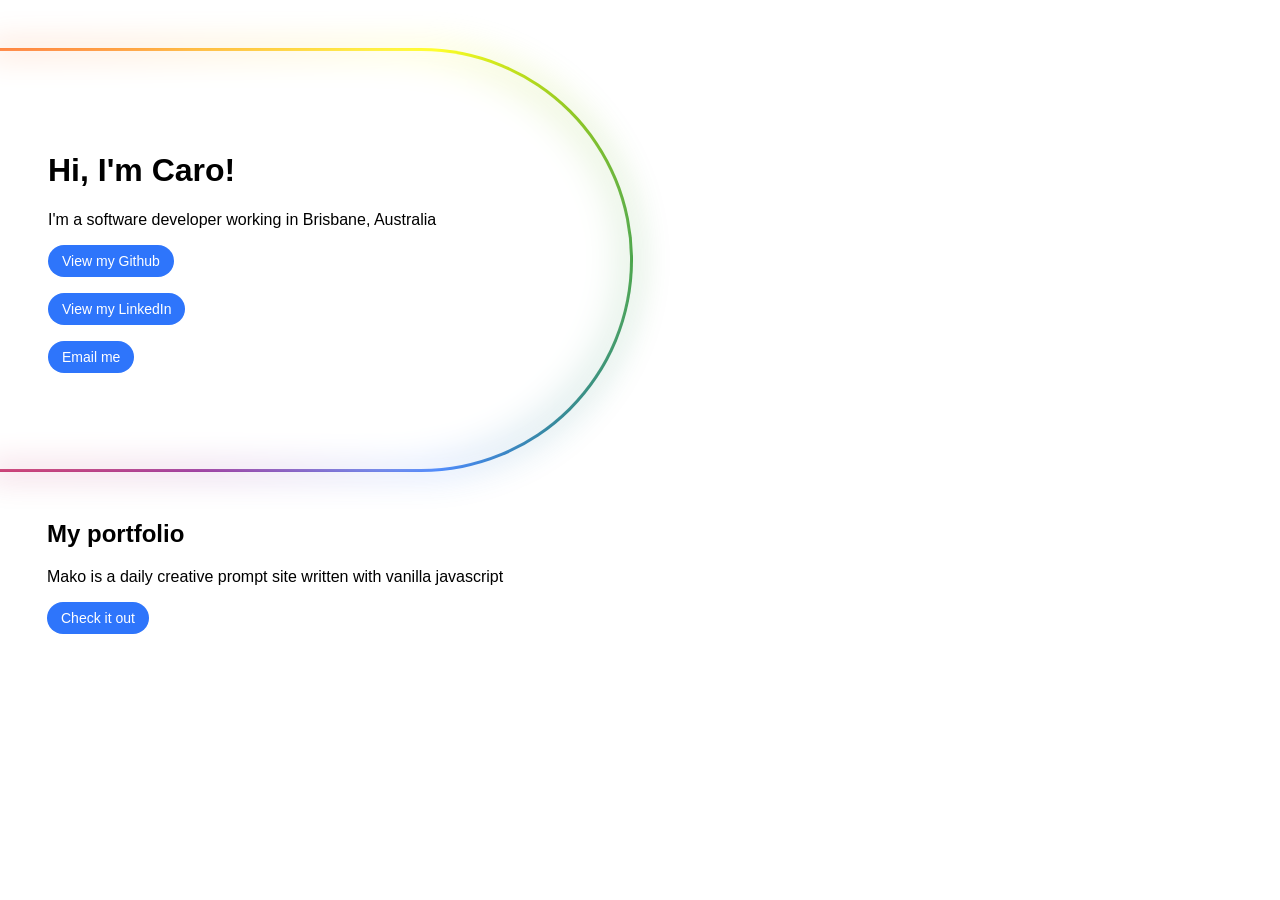
==== index.html @ 1f27f96f "update email link" ====
<!DOCTYPE html>
<html lang="en">
<head>
    <link rel="icon" href="https://fav.farm/👩‍💻" />
    <meta charset="utf-8"><meta name="viewport" content="width=device-width, initial-scale=1.0">
    <meta name="description" content="Personal website of Caro Evans">
	<title>Caro Evans - Software Developer</title>
  <link rel="stylesheet" href="./style.css"/>
</head>
<body>
  <div class="glowing-border">
    <h1>Hi, I'm Caro!</h1>
    <p>I&#39;m a software developer working in Brisbane, Australia</p>
    <p>
      <a href="https://github.com/CaroEvans">View my Github</a>
      <a href="https://www.linkedin.com/in/carolinewevans/">View my LinkedIn</a>
      <a href="mailto:caro.evans.dev@gmail.com">Email me</a>
    </p>
  </div>
  <div class="folio">
    <h2>My portfolio</h2>
    <ul>
      <li><p>Mako is a daily creative prompt site written with vanilla javascript</p><a href="https://mako.carodev.com">Check it out</a></li>
    </ul>
  </div>
</body>
</html>
---- style.css ----
:root {
  --gradient-glow: red, orange, yellow, green, #2e75fb, purple, red;
  --glow-size: 1rem;
  --glow-intensity: 0.125;
  --border-width: 3px;
}
body {
  margin: 0;
  font-family: Roboto, Helvetica, Arial, sans-serif;
}
h1, h2, p, a {
        font-family: Roboto, Helvetica, Arial, sans-serif;
        }
a {
  font-size: 0.875rem;
  display: block;
  text-decoration: none;
  color: white;
  background-color: #2e75fb;
  padding: 0.5rem 0.875rem;
  width: fit-content;
  border-radius: 1rem;
  margin-bottom: 1rem;
}
ul, li {
  list-style: none;
  padding: 0;
}

@property --glow-deg {
  syntax: "<angle>";
  inherits: true;
  initial-value: -90deg;
}
@keyframes glow {
  100% {
    --glow-deg: 270deg;
  }
}

.glowing-border {
  margin-block: 3rem;
  padding: 5rem 3rem;
  max-width: 60ch;
  border: var(--border-width, 5px) solid transparent;
  border-left: 0;
  border-radius: 0 100vw 100vw 0;
  background: linear-gradient(Canvas 0 0) padding-box, conic-gradient(from var(--glow-deg), var(--gradient-glow)) border-box;  
  position: relative;
  isolation: isolate;
  animation: glow 10s infinite linear;
}

.glowing-border::before,
.glowing-border::after {
  content: '';
  position: absolute;
  border-radius: inherit;
}

.glowing-border::before{
  z-index: -1;
  background: Canvas;
  inset: 0.5rem;
  scale: 1.2 1;
  transform-origin: right;
  filter: blur(var(--glow-size, 0.75rem))
}

.glowing-border::after {
  z-index: -2;
  background: conic-gradient(from -90deg, var(--gradient-glow));
  filter: blur(var(--glow-size, 0.75rem));
  inset: -0.75rem;
  opacity: var(--glow-intensity, 0.25rem);
}

.glowing-border.right {
  margin-inline-start: auto;
  border-radius: 100vw 0 0 100vw;
  border: var(--border-width, 5px) solid transparent;
  border-right: 0;

  &::before {
    transform-origin: left;
  }
}
.folio {
  margin-left: 2.9375rem;
}

@media (max-width: 600px) {
  .glowing-border {
    padding: 3rem;
    margin-right: 1rem;
  }
  h1 {
    font-size: 1.375rem;
  }
  h2 {
    font-size: 1.25rem;
  }
  p {
    font-size: 1rem;
  }
}
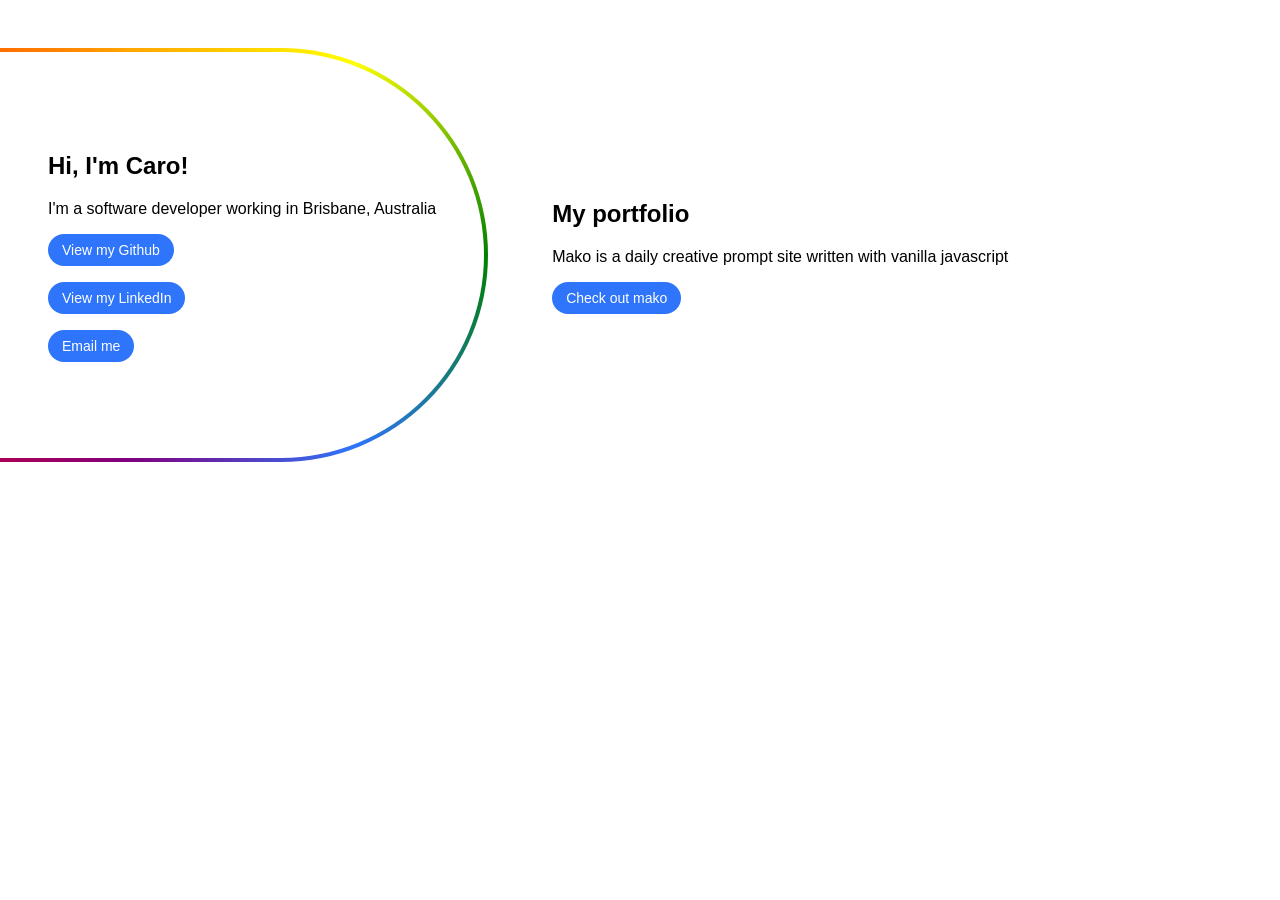
==== commit ce7bf0da: "style tweaks" ====
--- a/index.html
+++ b/index.html
@@ -8,20 +8,22 @@
   <link rel="stylesheet" href="./style.css"/>
 </head>
 <body>
-  <div class="glowing-border">
-    <h1>Hi, I'm Caro!</h1>
-    <p>I&#39;m a software developer working in Brisbane, Australia</p>
-    <p>
-      <a href="https://github.com/CaroEvans">View my Github</a>
-      <a href="https://www.linkedin.com/in/carolinewevans/">View my LinkedIn</a>
-      <a href="mailto:caro.evans.dev@gmail.com">Email me</a>
-    </p>
-  </div>
-  <div class="folio">
-    <h2>My portfolio</h2>
-    <ul>
-      <li><p>Mako is a daily creative prompt site written with vanilla javascript</p><a href="https://mako.carodev.com">Check it out</a></li>
-    </ul>
-  </div>
+  <main>
+    <section class="glowing-border">
+      <h1>Hi, I'm Caro!</h1>
+      <p>I&#39;m a software developer working in Brisbane, Australia</p>
+      <p>
+        <a href="https://github.com/CaroEvans">View my Github</a>
+        <a href="https://www.linkedin.com/in/carolinewevans/">View my LinkedIn</a>
+        <a href="mailto:caro.evans.dev@gmail.com">Email me</a>
+      </p>
+    </section>
+    <section class="glowing-border right">
+      <h2>My portfolio</h2>
+      <ul>
+        <li><p>Mako is a daily creative prompt site written with vanilla javascript</p><a href="https://mako.carodev.com">Check out mako</a></li>
+      </ul>
+    </section>
+  </main>
 </body>
 </html>
--- a/style.css
+++ b/style.css
@@ -1,8 +1,14 @@
 :root {
   --gradient-glow: red, orange, yellow, green, #2e75fb, purple, red;
-  --glow-size: 1rem;
-  --glow-intensity: 0.125;
-  --border-width: 3px;
+  --glow-size: 1.1rem;
+  --glow-intensity: 0.2;
+  --border-width: 4px;
+}
+html {
+  box-sizing: border-box;
+}
+*, *:before, *:after {
+  box-sizing: inherit;
 }
 body {
   margin: 0;
@@ -21,6 +27,7 @@
   width: fit-content;
   border-radius: 1rem;
   margin-bottom: 1rem;
+  text-wrap: nowrap;
 }
 ul, li {
   list-style: none;
@@ -45,7 +52,7 @@
   border: var(--border-width, 5px) solid transparent;
   border-left: 0;
   border-radius: 0 100vw 100vw 0;
-  background: linear-gradient(Canvas 0 0) padding-box, conic-gradient(from var(--glow-deg), var(--gradient-glow)) border-box;  
+  background: linear-gradient(canvas 0 0) padding-box, conic-gradient(from var(--glow-deg), var(--gradient-glow)) border-box;  
   position: relative;
   isolation: isolate;
   animation: glow 10s infinite linear;
@@ -60,7 +67,7 @@
 
 .glowing-border::before{
   z-index: -1;
-  background: Canvas;
+  background: canvas;
   inset: 0.5rem;
   scale: 1.2 1;
   transform-origin: right;
@@ -69,7 +76,7 @@
 
 .glowing-border::after {
   z-index: -2;
-  background: conic-gradient(from -90deg, var(--gradient-glow));
+  background: conic-gradient(from var(--glow-deg), var(--gradient-glow));
   filter: blur(var(--glow-size, 0.75rem));
   inset: -0.75rem;
   opacity: var(--glow-intensity, 0.25rem);
@@ -85,14 +92,17 @@
     transform-origin: left;
   }
 }
-.folio {
-  margin-left: 2.9375rem;
-}
+
+
 
 @media (max-width: 600px) {
   .glowing-border {
     padding: 3rem;
     margin-right: 1rem;
+  }
+  .glowing-border.right {
+    margin-right: 0;
+    margin-left: 1rem;
   }
   h1 {
     font-size: 1.375rem;
@@ -103,4 +113,23 @@
   p {
     font-size: 1rem;
   }
+}
+
+main {
+  width: 100vw;
+  max-width: 1100px;
+}
+@media (min-width: 1100px) {
+  main {
+    display: flex;
+    align-items: center;
+  }
+  .glowing-border.right,
+  .glowing-border::after,
+  .glowing-border::before {
+    all: unset;
+  }
+  .glowing-border.right {
+    margin-left: 4rem;
+  }
 }
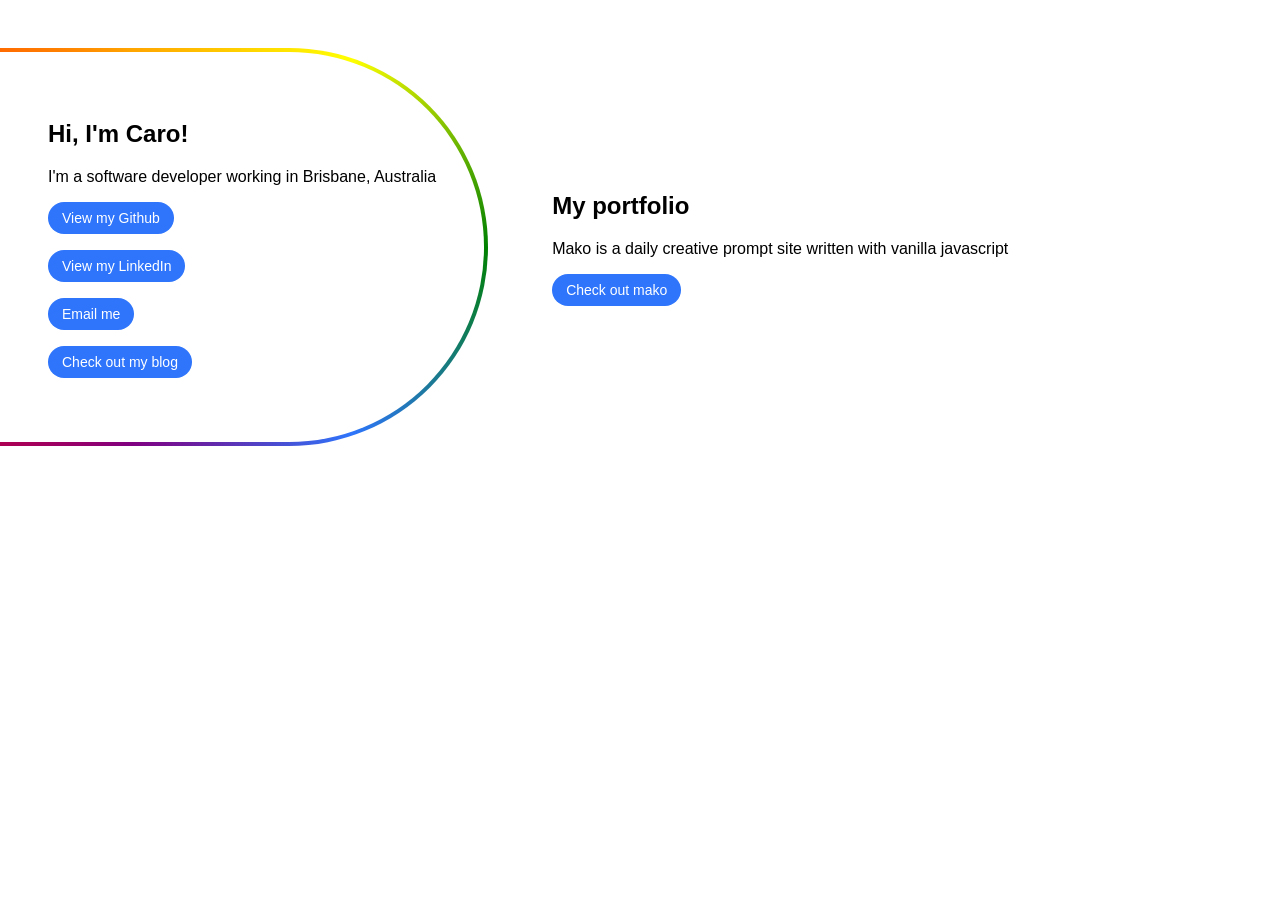
==== commit 63ceaaf4: "add deployability and blog page" ====
--- a/index.html
+++ b/index.html
@@ -16,6 +16,7 @@
         <a href="https://github.com/CaroEvans">View my Github</a>
         <a href="https://www.linkedin.com/in/carolinewevans/">View my LinkedIn</a>
         <a href="mailto:caro.evans.dev@gmail.com">Email me</a>
+        <a href="/blog">Check out my blog</a>
       </p>
     </section>
     <section class="glowing-border right">
--- a/style.css
+++ b/style.css
@@ -3,9 +3,6 @@
   --glow-size: 1.1rem;
   --glow-intensity: 0.2;
   --border-width: 4px;
-}
-html {
-  box-sizing: border-box;
 }
 *, *:before, *:after {
   box-sizing: inherit;
@@ -13,10 +10,11 @@
 body {
   margin: 0;
   font-family: Roboto, Helvetica, Arial, sans-serif;
+  box-sizing: border-box;
 }
 h1, h2, p, a {
-        font-family: Roboto, Helvetica, Arial, sans-serif;
-        }
+  font-family: Roboto, Helvetica, Arial, sans-serif;
+  }
 a {
   font-size: 0.875rem;
   display: block;
@@ -47,7 +45,7 @@
 
 .glowing-border {
   margin-block: 3rem;
-  padding: 5rem 3rem;
+  padding: 3rem;
   max-width: 60ch;
   border: var(--border-width, 5px) solid transparent;
   border-left: 0;
@@ -56,6 +54,7 @@
   position: relative;
   isolation: isolate;
   animation: glow 10s infinite linear;
+  overflow: clip;
 }
 
 .glowing-border::before,
@@ -68,7 +67,7 @@
 .glowing-border::before{
   z-index: -1;
   background: canvas;
-  inset: 0.5rem;
+  inset: unset;
   scale: 1.2 1;
   transform-origin: right;
   filter: blur(var(--glow-size, 0.75rem))
@@ -87,15 +86,19 @@
   border-radius: 100vw 0 0 100vw;
   border: var(--border-width, 5px) solid transparent;
   border-right: 0;
+  &::after {
+    max-width: calc(100dvw - 0.75rem);
+  }
 
   &::before {
     transform-origin: left;
+    inset: unset;
   }
 }
 
 
 
-@media (max-width: 600px) {
+@media (max-width: 37.5rem) {
   .glowing-border {
     padding: 3rem;
     margin-right: 1rem;
@@ -114,12 +117,7 @@
     font-size: 1rem;
   }
 }
-
-main {
-  width: 100vw;
-  max-width: 1100px;
-}
-@media (min-width: 1100px) {
+@media (min-width: 68.75rem) {
   main {
     display: flex;
     align-items: center;
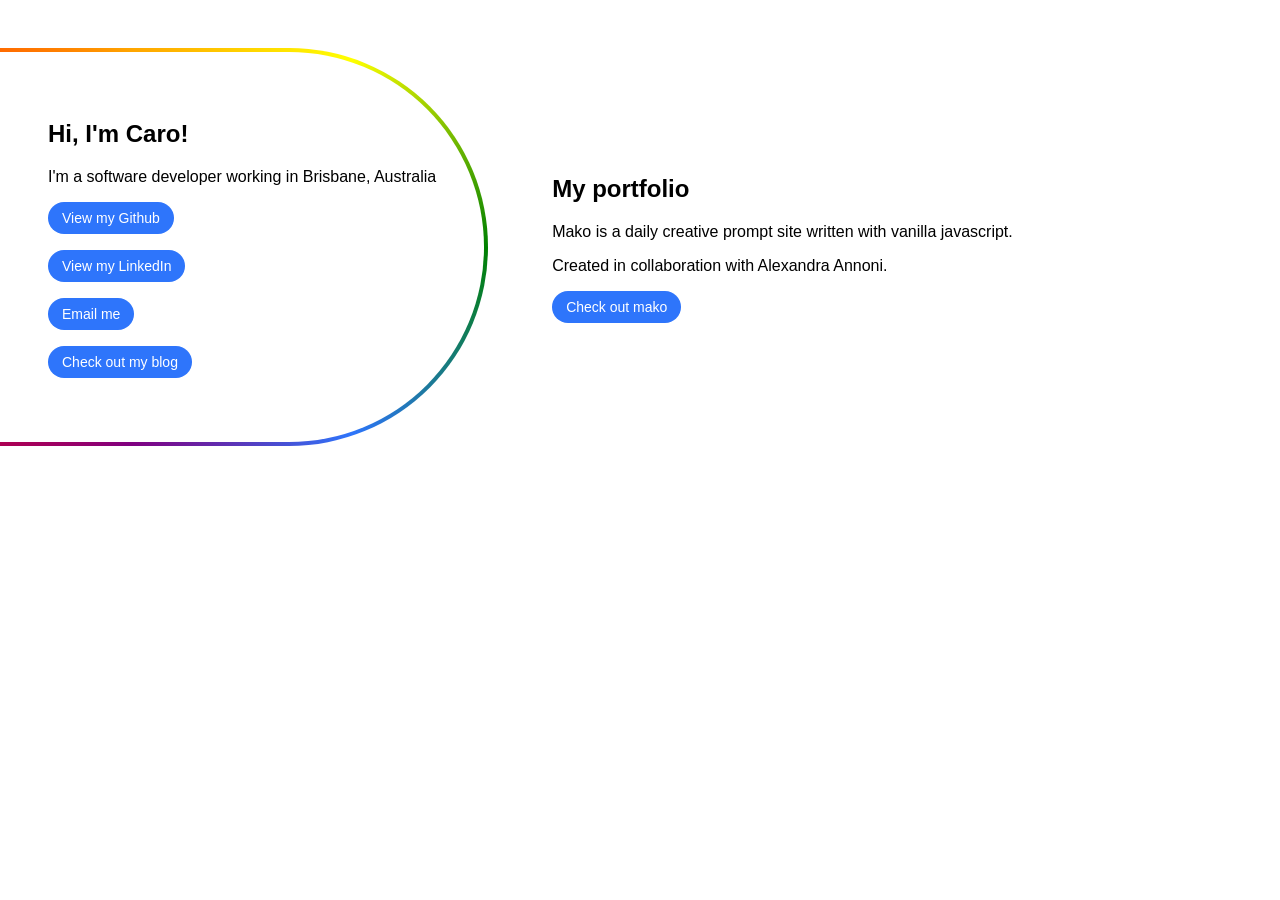
==== commit a2c4be1a: "speed up animation" ====
--- a/index.html
+++ b/index.html
@@ -3,8 +3,8 @@
 <head>
     <link rel="icon" href="https://fav.farm/👩‍💻" />
     <meta charset="utf-8"><meta name="viewport" content="width=device-width, initial-scale=1.0">
-    <meta name="description" content="Personal website of Caro Evans">
-	<title>Caro Evans - Software Developer</title>
+    <meta name="description" content="Personal website of Caro Waye">
+	<title>Caro Waye - Software Developer</title>
   <link rel="stylesheet" href="./style.css"/>
 </head>
 <body>
@@ -13,16 +13,16 @@
       <h1>Hi, I'm Caro!</h1>
       <p>I&#39;m a software developer working in Brisbane, Australia</p>
       <p>
-        <a href="https://github.com/CaroEvans">View my Github</a>
-        <a href="https://www.linkedin.com/in/carolinewevans/">View my LinkedIn</a>
-        <a href="mailto:caro.evans.dev@gmail.com">Email me</a>
+        <a href="https://github.com/CaroWaye">View my Github</a>
+        <a href="https://www.linkedin.com/in/carolinewwaye/">View my LinkedIn</a>
+        <a href="mailto:caro.w.waye@gmail.com">Email me</a>
         <a href="/blog">Check out my blog</a>
       </p>
     </section>
     <section class="glowing-border right">
       <h2>My portfolio</h2>
       <ul>
-        <li><p>Mako is a daily creative prompt site written with vanilla javascript</p><a href="https://mako.carodev.com">Check out mako</a></li>
+        <li><p>Mako is a daily creative prompt site written with vanilla javascript.</p><p>Created in collaboration with Alexandra Annoni.</p><a href="https://mako.carodev.com">Check out mako</a></li>
       </ul>
     </section>
   </main>
--- a/style.css
+++ b/style.css
@@ -53,7 +53,7 @@
   background: linear-gradient(canvas 0 0) padding-box, conic-gradient(from var(--glow-deg), var(--gradient-glow)) border-box;  
   position: relative;
   isolation: isolate;
-  animation: glow 10s infinite linear;
+  animation: glow 2s infinite linear;
   overflow: clip;
 }
 
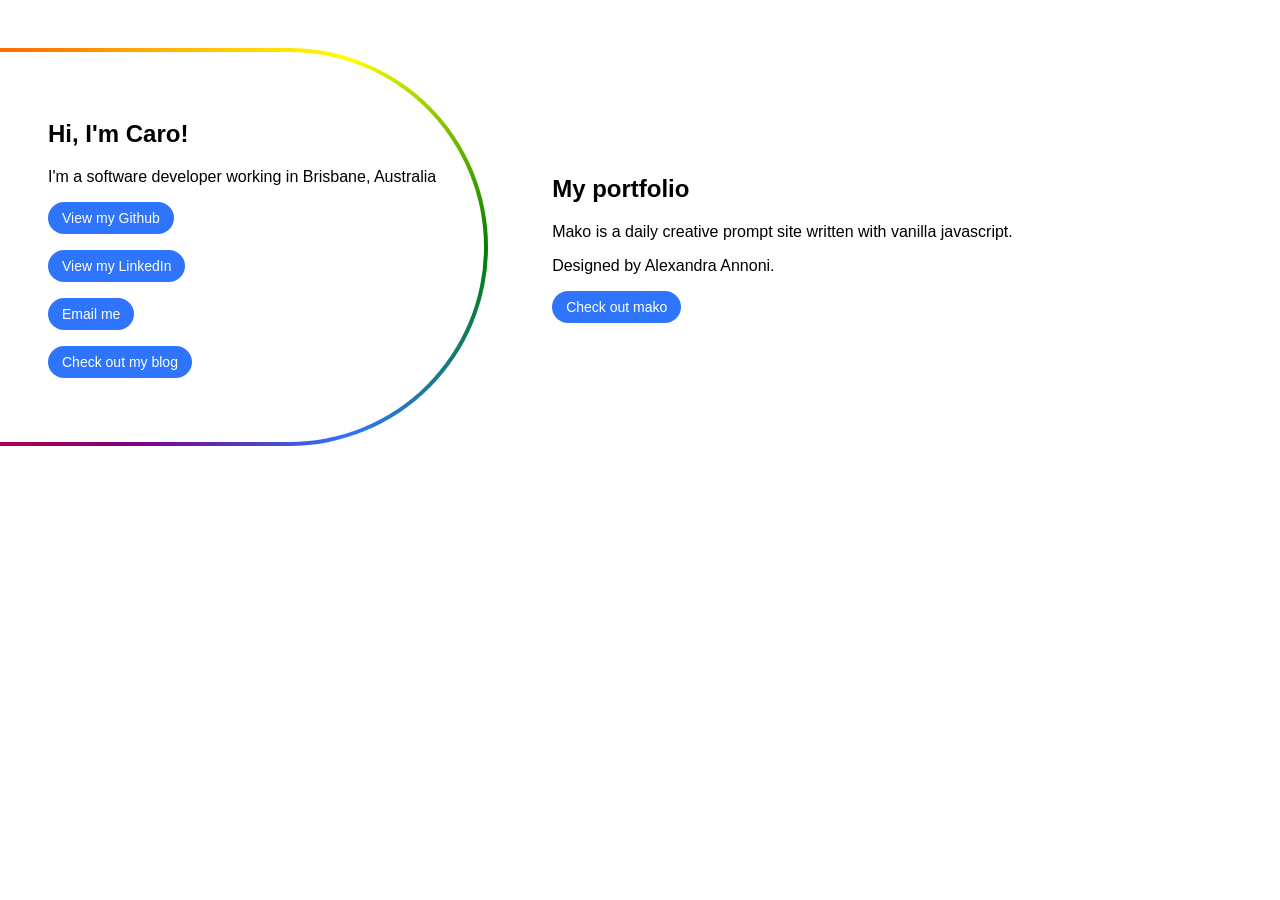
==== commit d91942e0: "copy change" ====
--- a/index.html
+++ b/index.html
@@ -22,7 +22,7 @@
     <section class="glowing-border right">
       <h2>My portfolio</h2>
       <ul>
-        <li><p>Mako is a daily creative prompt site written with vanilla javascript.</p><p>Created in collaboration with Alexandra Annoni.</p><a href="https://mako.carodev.com">Check out mako</a></li>
+        <li><p>Mako is a daily creative prompt site written with vanilla javascript.</p><p>Designed by Alexandra Annoni.</p><a href="https://mako.carodev.com">Check out mako</a></li>
       </ul>
     </section>
   </main>
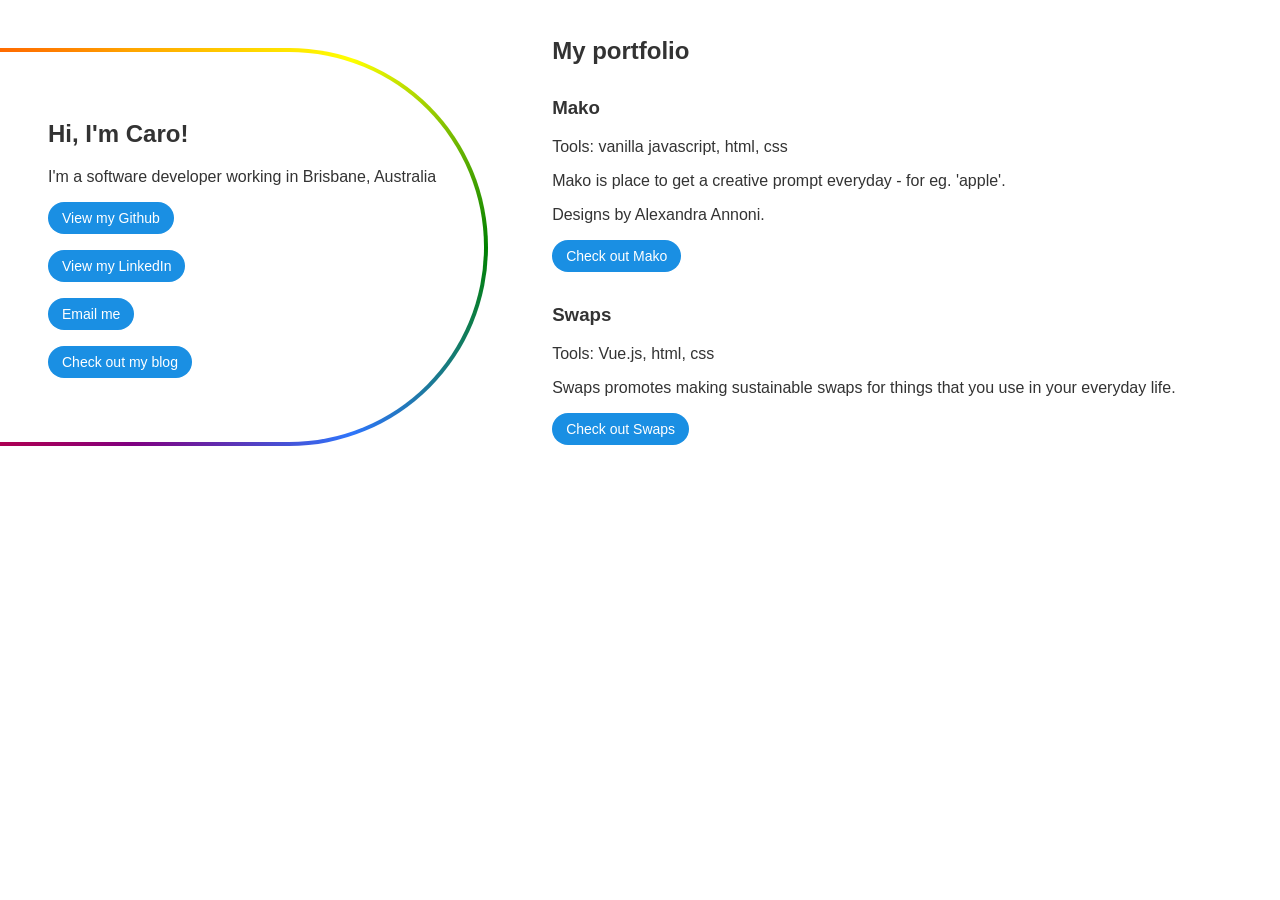
==== commit 5b664ed1: "add to folio and some style tweaks" ====
--- a/index.html
+++ b/index.html
@@ -22,7 +22,19 @@
     <section class="glowing-border right">
       <h2>My portfolio</h2>
       <ul>
-        <li><p>Mako is a daily creative prompt site written with vanilla javascript.</p><p>Designed by Alexandra Annoni.</p><a href="https://mako.carodev.com">Check out mako</a></li>
+        <li>
+          <h3>Mako</h3>
+          <p>Tools: vanilla javascript, html, css</p>
+          <p>Mako is place to get a creative prompt everyday - for eg. 'apple'.</p>
+          <p>Designs by Alexandra Annoni.</p>
+          <a href="https://mako.carodev.com">Check out Mako</a>
+        </li>
+        <li>
+          <h3>Swaps</h3>
+          <p>Tools: Vue.js, html, css</p>
+          <p>Swaps promotes making sustainable swaps for things that you use in your everyday life.</p>
+          <a href="https://carodev.com/swaps">Check out Swaps</a>
+        </li>
       </ul>
     </section>
   </main>
--- a/style.css
+++ b/style.css
@@ -3,6 +3,8 @@
   --glow-size: 1.1rem;
   --glow-intensity: 0.2;
   --border-width: 4px;
+  --button-color: #1a8fe3;
+  --button-hover-color: #14659f;
 }
 *, *:before, *:after {
   box-sizing: inherit;
@@ -11,6 +13,7 @@
   margin: 0;
   font-family: Roboto, Helvetica, Arial, sans-serif;
   box-sizing: border-box;
+  color: #333;
 }
 h1, h2, p, a {
   font-family: Roboto, Helvetica, Arial, sans-serif;
@@ -20,16 +23,22 @@
   display: block;
   text-decoration: none;
   color: white;
-  background-color: #2e75fb;
+  background-color: var(--button-color);
   padding: 0.5rem 0.875rem;
   width: fit-content;
   border-radius: 1rem;
   margin-bottom: 1rem;
   text-wrap: nowrap;
+  &:hover {
+    background-color: var(--button-hover-color);
+  }
 }
 ul, li {
   list-style: none;
   padding: 0;
+}
+li {
+  margin: 2rem 0;
 }
 
 @property --glow-deg {
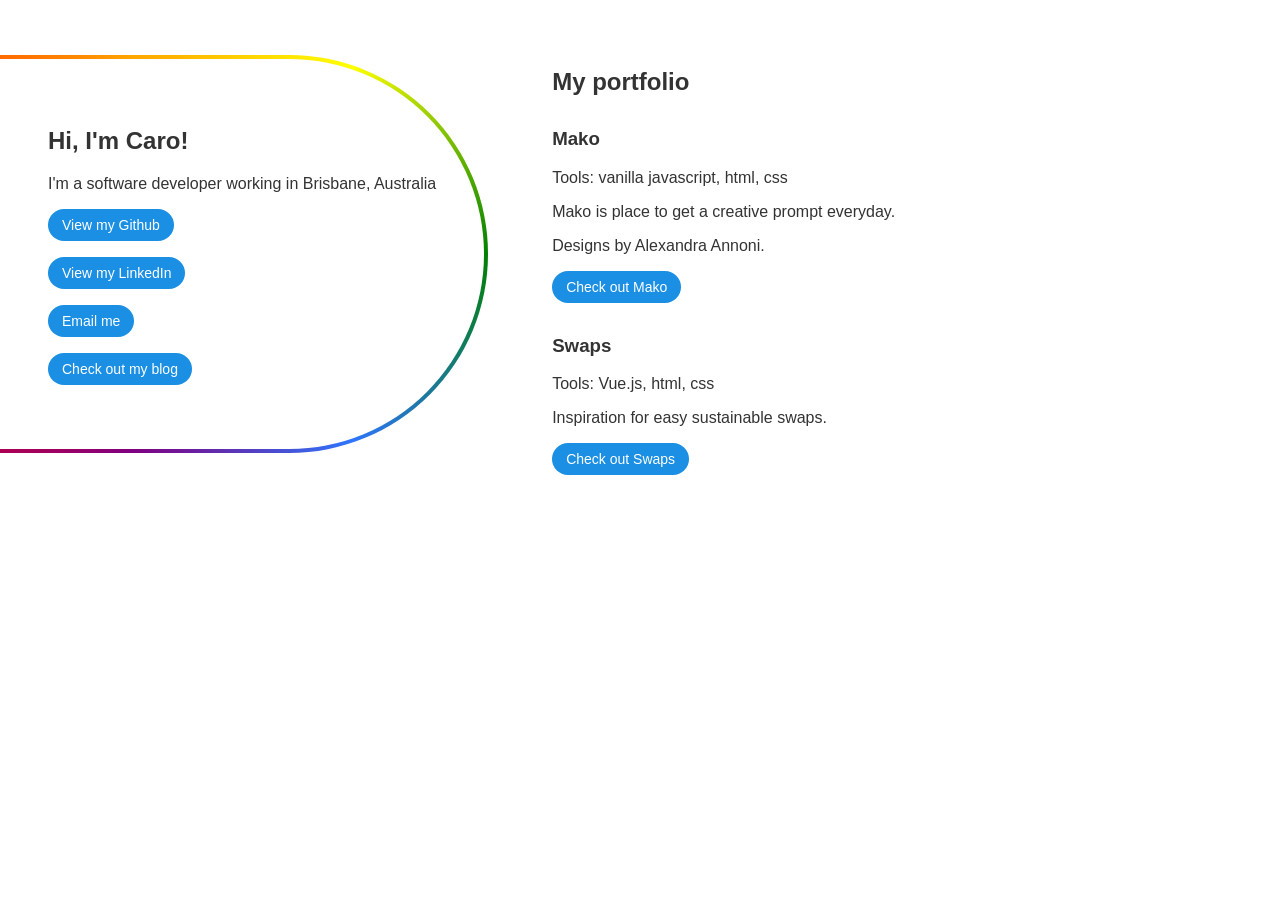
==== commit 52db7441: "style fixes for mobile" ====
--- a/index.html
+++ b/index.html
@@ -25,14 +25,14 @@
         <li>
           <h3>Mako</h3>
           <p>Tools: vanilla javascript, html, css</p>
-          <p>Mako is place to get a creative prompt everyday - for eg. 'apple'.</p>
+          <p>Mako is place to get a creative prompt everyday.</p>
           <p>Designs by Alexandra Annoni.</p>
           <a href="https://mako.carodev.com">Check out Mako</a>
         </li>
         <li>
           <h3>Swaps</h3>
           <p>Tools: Vue.js, html, css</p>
-          <p>Swaps promotes making sustainable swaps for things that you use in your everyday life.</p>
+          <p>Inspiration for easy sustainable swaps.</p>
           <a href="https://carodev.com/swaps">Check out Swaps</a>
         </li>
       </ul>
--- a/style.css
+++ b/style.css
@@ -92,7 +92,7 @@
 
 .glowing-border.right {
   margin-inline-start: auto;
-  border-radius: 100vw 0 0 100vw;
+  border-radius: 10px 0 0 10px;
   border: var(--border-width, 5px) solid transparent;
   border-right: 0;
   &::after {
@@ -138,5 +138,6 @@
   }
   .glowing-border.right {
     margin-left: 4rem;
+    margin-top: 3rem;
   }
 }
